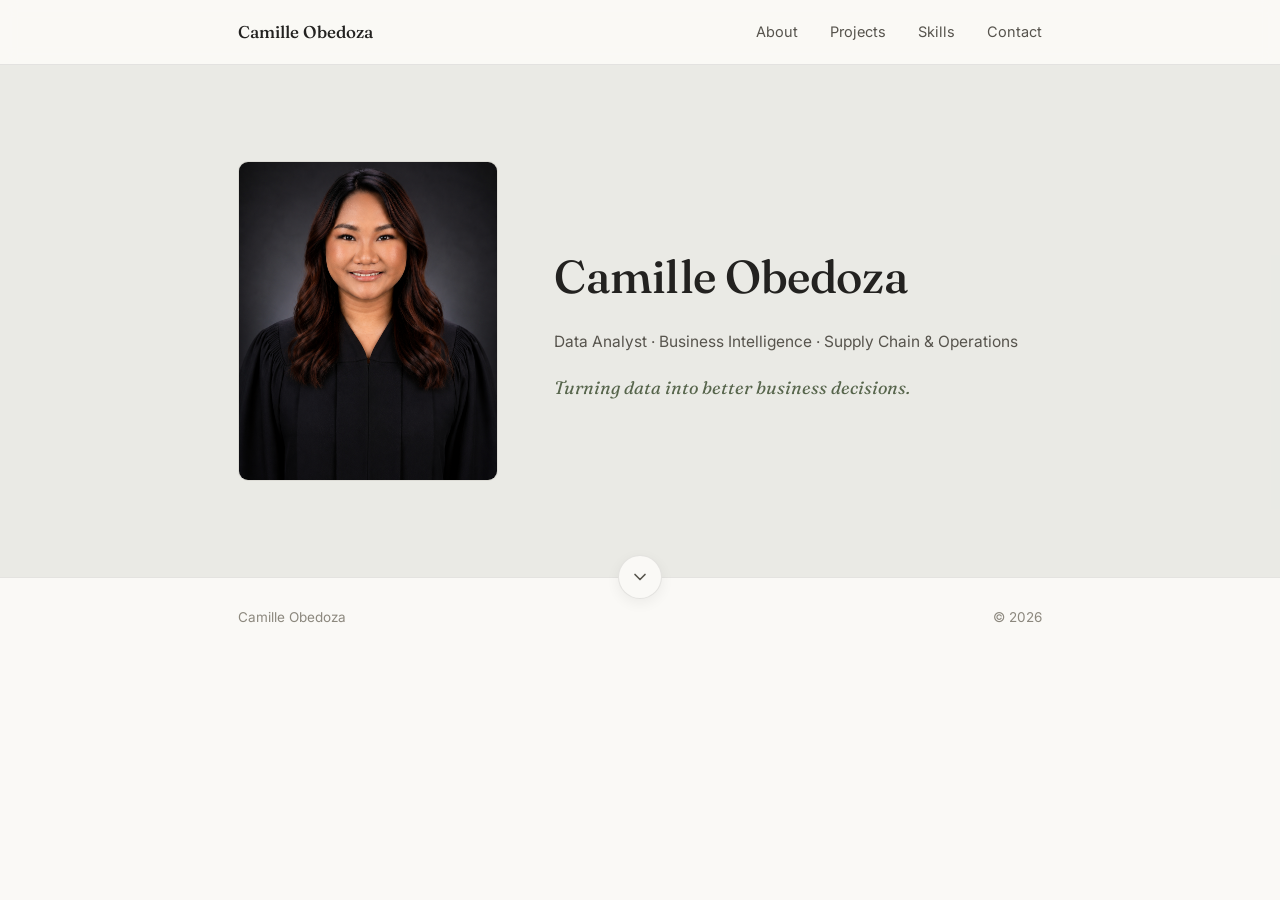
==== index.html @ 05a50cdf "seventh commit" ====
<!DOCTYPE html>
<html lang="en">
<head>
<meta charset="UTF-8">
<meta name="viewport" content="width=device-width, initial-scale=1.0">


<title>Camille Obedoza — Data Analyst</title>
<meta name="description" content="Camille Obedoza — Data Analyst focused on business intelligence, supply chain, and operations.">

<!-- Fonts: a warm serif for headings (Fraunces) + a clean sans for body text (Inter) -->
<link rel="preconnect" href="https://fonts.googleapis.com">
<link rel="preconnect" href="https://fonts.gstatic.com" crossorigin>
<link href="https://fonts.googleapis.com/css2?family=Fraunces:opsz,wght@9..144,400;9..144,500;9..144,600&family=Inter:wght@400;500;600&display=swap" rel="stylesheet">

<link rel="stylesheet" href="style.css">
</head>
<body>

<!-- ============================================================
     1. NAV
     ============================================================ -->
<header class="nav">
  <div class="nav-inner">
    <!-- EDIT NAME HERE (short version used in the nav) -->
    <a href="#top" class="nav-name">Camille Obedoza</a>

    <nav class="nav-links">
      <a href="#about">About</a>
      <a href="#projects">Projects</a>
      <a href="#skills">Skills</a>
      <a href="#contact">Contact</a>
    </nav>

    <button class="nav-toggle" id="navToggle" aria-label="Open menu">
      <span></span><span></span><span></span>
    </button>
  </div>
</header>

<main id="top">

  <!-- ============================================================
       2. HERO
       Keep this simple: photo, name, roles, one short line.
       ============================================================ -->

  <section class="hero">

    <div class="hero-top-band">
      <div class="hero-inner">
        <div class="hero-photo">
          <img src="camille.png" alt="Photo of Camille Obedoza" onerror="this.style.display='none'; this.parentElement.classList.add('no-photo');">
        </div>

        <div class="hero-text">
        <h1 class="hero-name">Camille Obedoza</h1>
        <p class="hero-roles">Data Analyst&nbsp;·&nbsp;Business Intelligence&nbsp;·&nbsp;Supply Chain &amp; Operations</p>
        <p class="hero-statement">Turning data into better business decisions.</p>
      </div>
      </div>

      <button class="scroll-arrow" id="scrollArrow" aria-expanded="false" aria-controls="pageBelow" aria-label="Show more of this page">
        <svg width="20" height="20" viewBox="0 0 24 24" fill="none" stroke="currentColor" stroke-width="2" stroke-linecap="round" stroke-linejoin="round">
          <polyline points="6 9 12 15 18 9"></polyline>
        </svg>
      </button>
    </div>

  </section>

  

  <!-- ============================================================
       3. ABOUT
       ============================================================ -->

  <!-- Everything below the top band starts hidden. Clicking the
       down arrow reveals this whole wrapper (Get to Know Me,
       About, Projects, Skills, Contact) and scrolls to it. -->
  <div class="page-below" id="pageBelow">

    <div class="hero-videos-band" id="getToKnowBand">
      <div class="hero-videos">

        <h2 class="video-section-title">Get to Know Me</h2>

        <div class="video-grid">

            <div class="hero-video-card">
                <iframe
                    src="https://www.youtube.com/embed/YOUR_INTRO_VIDEO_ID"
                    title="Introduction Video"
                    allowfullscreen>
                </iframe>

                <h3>Introduction Video</h3>
            </div>

            <div class="hero-video-card">
                <iframe
                    src="https://www.youtube.com/embed/YOUR_HIRE_ME_VIDEO_ID"
                    title="Why Hire Me"
                    allowfullscreen>
                </iframe>

                <h3>Why You Should Hire Me</h3>
            </div>

        </div>

      </div>
    </div>

  <section class="about" id="about">
    <div class="section-inner">
      <p class="eyebrow">About</p>

      
      <!--
        EDIT ABOUT TEXT HERE
        Write this like you're telling someone your story, not
        listing a resume. A couple of honest paragraphs beat five
        polished-sounding ones.
      -->
      <div class="about-text">
       <p>
        I recently graduated from Brigham Young University–Hawaii with a Bachelor of Science in Business Management and Applied Mathematics. My academic background gave me a strong foundation in analytical thinking, quantitative problem-solving, and business strategy, which naturally led me to pursue data analytics, business intelligence, and supply chain management.
      </p>

      <p>
        Throughout my academic journey, internship, and professional experiences, I worked on projects involving data analytics, logistics, supply chain operations, and process improvement. I developed interactive dashboards using Power BI and Tableau, analyzed data with SQL and Excel, created global logistics documentation, and collaborated on supply chain initiatives focused on improving operational efficiency and supporting data-driven decision-making. I enjoy transforming complex data into meaningful insights that help organizations make informed business decisions.
      </p>

      <p>
        Beyond analytics, I value organization, process improvement, and clear communication. Whether I'm building dashboards, documenting workflows, or analyzing operational data, I strive to create solutions that are practical, easy to understand, and designed to make an impact.
      </p>

      <p>
        I'm currently seeking opportunities as a Data Analyst, Business Intelligence Analyst, Supply Chain Analyst, Logistics Analyst, or Operations Analyst, where I can continue learning, solve meaningful business challenges, and help organizations turn data into actionable insights.
      </p>

      </div>
    </div>
  </section>

  <!-- ============================================================
       4. PROJECTS
       Each project is one .project-card block. Clicking "View
       project" takes visitors to a separate page (in the /projects
       folder) with the full write-up, images, video, and files for
       that project. To add or remove a project, copy or delete a
       whole block (from <article> to </article>), and add/remove a
       matching page in /projects.
       ============================================================ -->
  <section class="projects" id="projects">
    <div class="section-inner">
      <p class="eyebrow">Projects</p>
      <h2 class="section-title">Some of the works I'm proud of</h2>

      <div class="project-grid">

   <!-- ADD PROJECT DETAILS HERE — Project 1 -->
<article class="project-card">
        <h3 class="project-title">
          Supply Chain & Operations: PCC Surplus Inventory Process Improvement
        </h3>
      <p class="project-desc">
        Analyzed and redesigned the Polynesian Cultural Center's surplus inventory
        process by identifying operational bottlenecks and developing standardized
        workflows to improve inventory tracking, accountability, and warehouse efficiency.
      </p>
      <p class="project-meta">
        <span>Tools:</span>
        Excel, Process Mapping, SOP Design, Gap Analysis, Pareto Analysis, Stakeholder Interviews
      </p>
      <p class="project-meta">
        <span>What I did:</span>
        Mapped the current workflow, conducted stakeholder interviews, designed a
        future-state process map and SOP, and presented data-driven recommendations
        for process improvement.
      </p>
      <a href="projects/pcc-supply-chain.html" class="project-link">
        View project →
      </a>

</article>
        <!-- ADD PROJECT DETAILS HERE — Project 2 -->
        <article class="project-card">
          <h3 class="project-title">Logistics: Global Sourcing & Logistics Manual</h3>
          <p class="project-desc">
            Designed a comprehensive instructional manual that simplifies global sourcing,
            logistics, customs, transportation, and inventory management into an easy-to-follow,
            step-by-step learning resource.
          </p>
          <p class="project-meta"><span>Tools:</span> Technical Writing, Instructional Design, Process Mapping, Research, Canva</p>
          <p class="project-meta"><span>What I did:</span> Researched supply chain concepts, organized complex logistics processes,
             created visual process maps and diagrams, and developed a 78-page educational manual.</p>
          <!-- UPDATE LINKS HERE -->
          <a href="projects/global-logistics-manual.html" class="project-link">View project →</a>
        </article>

        <!-- ADD PROJECT DETAILS HERE — Project 4 -->
        <article class="project-card">
          <h3 class="project-title">Analyst: Supply Chain Dashboard</h3>
          <p class="project-desc">
            A working dashboard for tracking inventory and order status,
            built so operations staff could check one screen instead of
            several spreadsheets every morning.
          </p>
          <p class="project-meta"><span>Tools:</span> Power BI, DAX, SQL</p>
          <p class="project-meta"><span>What I did:</span> Designed the data model and built simple logic to flag inventory that was running low.</p>
          <!-- UPDATE LINKS HERE -->
          <a href="projects/supply-chain-dashboard.html" class="project-link">View project →</a>
        </article>

        <!-- ADD PROJECT DETAILS HERE — Project 5 -->
        <article class="project-card">
          <h3 class="project-title">SQL Project</h3>
          <p class="project-desc">
            A set of SQL queries built to answer the same handful of
            business questions that kept getting asked, so people would
            stop rebuilding the same query slightly differently each time.
          </p>
          <p class="project-meta"><span>Tools:</span> SQL, relational databases</p>
          <p class="project-meta"><span>What I did:</span> Wrote and tested the queries, then documented the logic so others could reuse them.</p>
          <!-- UPDATE LINKS HERE -->
          <a href="projects/sql-project.html" class="project-link">View project →</a>
        </article>

        <!-- ADD PROJECT DETAILS HERE — Project 6 -->
        <article class="project-card">
          <h3 class="project-title">Analyst: Excel Project</h3>
          <p class="project-desc">
            An interactive Excel dashboard for a team that didn't have
            access to Power BI, built with pivot tables and filters so it
            still felt easy to use.
          </p>
          <p class="project-meta"><span>Tools:</span> Excel, pivot tables, slicers</p>
          <p class="project-meta"><span>What I did:</span> Cleaned the source data and built the pivot-based dashboard with filtering.</p>
          <!-- UPDATE LINKS HERE -->
          <a href="projects/excel-project.html" class="project-link">View project →</a>
        </article>

        <!-- ADD PROJECT DETAILS HERE — Project 7 -->
        <article class="project-card">
          <h3 class="project-title">SOP: Operations Documentation</h3>
          <p class="project-desc">
            A set of standard operating procedures for recurring
            operations tasks that everyone had been doing a little
            differently, written so someone new could follow them without
            extra help.
          </p>
          <p class="project-meta"><span>Tools:</span> Documentation, process shadowing</p>
          <p class="project-meta"><span>What I did:</span> Watched how each task was actually done, wrote the steps, then tested them with someone unfamiliar with the task.</p>
          <!-- UPDATE LINKS HERE -->
          <a href="projects/operations-documentation.html" class="project-link">View project →</a>
        </article>

        <!-- To add another project, copy one whole <article> block above,
             paste it here, and edit the text, then add a matching page
             in the /projects folder (duplicate project-template.html). -->

      </div>
    </div>
  </section>

  <!-- ...existing code... -->

<section class="videos" id="videos">
  <div class="section-inner">
    <p class="eyebrow">More videos</p>
    <h2 class="section-title">Other work and class project edits</h2>

    <div class="video-grid">
      <article class="video-card">
        <div class="video-frame">
        <iframe src="https://www.youtube.com/embed/9FKkCsPeZbQ" title="Doctor J Slips - Marketing Video" allowfullscreen></iframe>
        </div>
        <h3>Doctor J Slips - Marketing Video</h3>
        <p>One of the videos I edited for a project.</p>
      </article>

      <article class="video-card">
        <div class="video-frame">
        <iframe src="https://www.youtube.com/embed/HwndJwKm8MY" title="Love and Eternal Marriage: A Realization and Documentary Video" allowfullscreen></iframe>
        </div>
        <h3>Love and Eternal Marriage: A Realization and Documentary Video</h3>
        <p>More edited work for my coursework.</p>
      </article>
    </div>
  </div>
</section>

<!-- ...existing code... -->
  <!-- ============================================================
       5. SKILLS
       ============================================================ -->
  <section class="skills" id="skills">
    <div class="section-inner">
      <p class="eyebrow">Skills</p>
      <h2 class="section-title">What I work with</h2>

      <!-- EDIT SKILLS HERE — add or remove items inside each list -->
      <div class="skills-grid">
        <div class="skill-group">
          <h3>Data Analytics</h3>
          <ul>
            <li>Data cleaning &amp; modeling</li>
            <li>Data visualization</li>
            <li>Reporting &amp; dashboards</li>
          </ul>
        </div>
        <div class="skill-group">
          <h3>Business Intelligence</h3>
          <ul>
            <li>Power BI</li>
            <li>Tableau</li>
            <li>DAX &amp; data modeling</li>
          </ul>
        </div>
        <div class="skill-group">
          <h3>Supply Chain</h3>
          <ul>
            <li>Process mapping</li>
            <li>Inventory management</li>
            <li>Supply chain analysis</li>
          </ul>
        </div>
        <div class="skill-group">
          <h3>Logistics</h3>
          <ul>
            <li>Shipping &amp; fulfillment</li>
            <li>Vendor coordination</li>
            <li>Operations support</li>
          </ul>
        </div>
        <div class="skill-group">
          <h3>Documentation</h3>
          <ul>
            <li>SOP development</li>
            <li>Process documentation</li>
            <li>Technical writing</li>
          </ul>
        </div>
        <div class="skill-group">
          <h3>Project Management</h3>
          <ul>
            <li>Stakeholder communication</li>
            <li>Cross-team coordination</li>
            <li>Process improvement</li>
          </ul>
        </div>
        <div class="skill-group">
          <h3>Tools</h3>
          <ul>
            <li>Excel</li>
            <li>SQL</li>
            <li>Power BI &amp; Tableau</li>
          </ul>
        </div>
      </div>
    </div>
  </section>

  <!-- ============================================================
       6. RESUME / CONTACT
       ============================================================ -->
  <section class="contact" id="contact">
    <div class="section-inner contact-inner">
      <p class="eyebrow">Get in touch</p>
      <h2 class="section-title">Let's talk</h2>
      <p class="contact-line">
        I'm looking for Data Analyst, Business Intelligence, Supply Chain,
        or Operations Analyst roles. Feel free to reach out.
      </p>

      <!-- UPDATE LINKS HERE — resume file, LinkedIn, email, GitHub -->
      <div class="contact-actions">
        <a href="../Work/files/resume.pdf" class="btn-primary" download>Download résumé</a>
        <a href="https://www.linkedin.com/in/camilleobedoza/" class="btn-outline" target="_blank" rel="noopener">LinkedIn</a>
      </div>

      <div class="contact-details">
        <a href="mailto:camilleobedoza26@gmail.com" class="btn-outline">camilleobedoza26@gmail.com</a>
        <a href="https://camilleobedoza.github.io/Portfolio/" class="btn-outline" target="_blank" rel="noopener">GitHub</a>
      </div>
    </div>
  </section>

  </div>
  <!-- /.page-below -->

</main>

<!-- ============================================================
     7. FOOTER
     ============================================================ -->
<footer class="footer">
  <div class="section-inner footer-inner">
    <!-- EDIT NAME HERE -->
    <span>Camille Obedoza</span>
    <span class="footer-year">© <span id="year"></span></span>
  </div>
</footer>

<script src="script.js"></script>
</body>
</html>
---- style.css ----
/* =============================================================
   CAMILLE OBEDOZA — PORTFOLIO STYLES
   A quiet, human layout: soft neutral colors, generous whitespace,
   a warm serif for headings paired with a clean sans for body text.
   Motion is limited to gentle fade-ins — nothing flashy.

   COLOR / FONT VARIABLES ARE HERE IF YOU WANT TO TWEAK THE LOOK:
   ============================================================= */
:root{
  --paper:        #FAF9F6;   /* main background */
  --paper-soft:   #F2F0EA;   /* slightly deeper background for alternating sections */
  --ink:          #232220;   /* main text color */
  --ink-soft:     #57544D;   /* secondary text */
  --muted:        #8C887E;   /* tertiary / small text */
  --line:         rgba(35,34,32,0.10);
  --accent:       #57654C;   /* soft moss green — used sparingly for links/accents */
  --accent-soft:  rgba(87,101,76,0.10);

  --font-display: 'Fraunces', Georgia, serif;
  --font-body:    'Inter', -apple-system, BlinkMacSystemFont, sans-serif;

  --container: 860px;
  --radius: 10px;
  --ease: cubic-bezier(0.22, 1, 0.36, 1);
}

/* ---------- RESET ---------- */
*, *::before, *::after{ box-sizing: border-box; }
html{ scroll-behavior: smooth; }
body{
  margin: 0;
  background: var(--paper);
  color: var(--ink);
  font-family: var(--font-body);
  font-size: 16px;
  line-height: 1.65;
  -webkit-font-smoothing: antialiased;
}
a{ color: inherit; text-decoration: none; }
ul{ list-style: none; margin: 0; padding: 0; }
img{ max-width: 100%; display: block; }
button{ font-family: inherit; }

@media (prefers-reduced-motion: reduce){
  *{ animation-duration: 0.001ms !important; transition-duration: 0.001ms !important; scroll-behavior: auto !important; }
}

.section-inner{
  max-width: var(--container);
  margin: 0 auto;
  padding: 0 28px;
}

.eyebrow{
  font-size: 13px;
  letter-spacing: 0.08em;
  text-transform: uppercase;
  color: var(--accent);
  margin: 0 0 14px;
  font-weight: 600;
}

.section-title{
  font-family: var(--font-display);
  font-weight: 500;
  font-size: clamp(24px, 3vw, 30px);
  line-height: 1.3;
  margin: 0 0 40px;
  color: var(--ink);
}

/* ---------- 1. NAV ---------- */
.nav{
  position: sticky;
  top: 0;
  z-index: 50;
  background: color-mix(in srgb, var(--paper) 90%, transparent);
  backdrop-filter: blur(8px);
  border-bottom: 1px solid var(--line);
}
.nav-inner{
  max-width: var(--container);
  margin: 0 auto;
  padding: 18px 28px;
  display: flex;
  align-items: center;
  justify-content: space-between;
}
.nav-name{
  font-family: var(--font-display);
  font-size: 17px;
  font-weight: 500;
}
.nav-links{
  display: flex;
  gap: 32px;
}
.nav-links a{
  font-size: 14.5px;
  color: var(--ink-soft);
  transition: color 0.2s var(--ease);
}
.nav-links a:hover{ color: var(--ink); }

.nav-toggle{
  display: none;
  width: 34px; height: 34px;
  border: none; background: none;
  flex-direction: column; align-items: center; justify-content: center; gap: 5px;
}
.nav-toggle span{
  width: 18px; height: 1.5px; background: var(--ink);
  transition: transform 0.25s var(--ease), opacity 0.25s var(--ease);
}
.nav-toggle.open span:nth-child(1){ transform: translateY(6.5px) rotate(45deg); }
.nav-toggle.open span:nth-child(2){ opacity: 0; }
.nav-toggle.open span:nth-child(3){ transform: translateY(-6.5px) rotate(-45deg); }

/* ---------- 2. HERO ---------- */
.hero{
  background: var(--paper);
}

/* Top band: photo + name, its own tint */
.hero-top-band{
  position: relative;
  padding: 96px 0 96px;
  background: var(--accent-soft);
}
.hero-inner{
  max-width: var(--container);
  margin: 0 auto;
  padding: 0 28px;
  display: flex;
  align-items: center;
  gap: 56px;
}

/* Down arrow: reveals everything below the hero on click */
.scroll-arrow{
  position: absolute;
  left: 50%;
  bottom: -22px;
  transform: translateX(-50%);
  width: 44px;
  height: 44px;
  border-radius: 999px;
  border: 1px solid var(--line);
  background: var(--paper);
  color: var(--ink-soft);
  display: flex;
  align-items: center;
  justify-content: center;
  cursor: pointer;
  box-shadow: 0 4px 14px rgba(0,0,0,0.06);
  transition: color 0.2s var(--ease), border-color 0.2s var(--ease), opacity 0.3s var(--ease);
  animation: arrow-bounce 2.2s ease-in-out infinite;
}
.scroll-arrow:hover{
  color: var(--accent);
  border-color: var(--accent);
}
.scroll-arrow.dismissed{
  opacity: 0;
  pointer-events: none;
  animation: none;
}
@keyframes arrow-bounce{
  0%, 100%{ transform: translateX(-50%) translateY(0); }
  50%{ transform: translateX(-50%) translateY(6px); }
}

/* Everything below the hero top band: hidden until the arrow
   is clicked, then fades in as one piece. */
.page-below{
  display: none;
  opacity: 0;
  transition: opacity 0.6s var(--ease);
}
.page-below.visible{
  display: block;
}
.page-below.visible.fade-in{
  opacity: 1;
}

.hero-videos-band{
  background: var(--paper);
}
.hero-videos{
  padding: 72px 28px 80px;
}



/* Photo placeholder: soft rounded rectangle. Once a real photo loads,
   it fills the box. If the image fails to load, .no-photo shows a
   plain soft-colored box instead of a broken image icon. */
.hero-photo{
  flex: 0 0 260px;
  width: 260px;
  height: 320px;
  border-radius: var(--radius);
  overflow: hidden;
  background: var(--paper-soft);
  border: 1px solid var(--line);
}
.hero-photo img{
  width: 100%; height: 100%;
  object-fit: cover;
}
.hero-photo.no-photo{
  background: linear-gradient(160deg, var(--paper-soft), var(--accent-soft));
}

.hero-text{
  flex: 1;
  text-align: left;
}
.hero-name{
  font-family: var(--font-display);
  font-weight: 500;
  font-size: clamp(32px, 5vw, 46px);
  margin: 0 0 14px;
  letter-spacing: -0.01em;
}
.hero-roles{
  font-size: 15.5px;
  color: var(--ink-soft);
  margin: 0 0 18px;
}
.hero-statement{
  font-family: var(--font-display);
  font-style: italic;
  font-size: 18px;
  color: var(--accent);
  margin: 0;
}

/* ---------- 3. ABOUT ---------- */
.about{
  padding: 88px 0;
  background: var(--paper-soft);
  border-top: 1px solid var(--line);
  border-bottom: 1px solid var(--line);
}
.about-text p{
  color: var(--ink-soft);
  font-size: 16.5px;
  max-width: 66ch;
  margin: 0 0 20px;
}
.about-text p:last-child{ margin-bottom: 0; }

/* ---------- 4. PROJECTS (homepage cards) ---------- */
.projects{ padding: 96px 0; background: var(--paper); }
.project-grid{
  display: grid;
  grid-template-columns: repeat(2, 1fr);
  gap: 28px;
}
.project-card{
  padding: 28px 0;
  border-top: 1px solid var(--line);
}
.project-title{
  font-family: var(--font-display);
  font-weight: 500;
  font-size: 19px;
  margin: 0 0 10px;
}
.project-desc{
  color: var(--ink-soft);
  font-size: 14.5px;
  margin: 0 0 14px;
}
.project-meta{
  font-size: 13.5px;
  color: var(--muted);
  margin: 0 0 6px;
}
.project-meta span{
  color: var(--ink-soft);
  font-weight: 600;
}
.project-link{
  display: inline-block;
  margin-top: 10px;
  font-size: 14px;
  color: var(--accent);
  border-bottom: 1px solid transparent;
  transition: border-color 0.2s var(--ease);
}
.project-link:hover{ border-color: var(--accent); }

@media (max-width: 600px){
  .project-grid{ grid-template-columns: 1fr; }
}

/* =============================================================
   PROJECT DETAIL PAGES (projects/*.html)
   Styles for the individual case-study pages that "View project"
   links open. Shares all the tokens and nav/footer styles above.
   ============================================================= */

.back-link{
  display: inline-flex;
  align-items: center;
  gap: 6px;
  font-size: 14px;
  color: var(--ink-soft);
  margin: 40px 0 0;
  
}
.back-link:hover{ color: var(--accent); }

.project-hero{
  padding: 32px 0 56px;
}
.project-hero .eyebrow{ margin-top: 24px; }
.project-hero h1{
  font-family: var(--font-display);
  font-weight: 500;
  font-size: clamp(30px, 4.5vw, 42px);
  margin: 0 0 16px;
  letter-spacing: -0.01em;
}
.project-hero .project-summary{
  font-size: 17px;
  color: var(--ink-soft);
  max-width: 62ch;
  margin: 0 0 20px;
}
.project-tags{
  display: flex;
  flex-wrap: wrap;
  gap: 8px;
}
.tag{
  font-size: 13px;
  color: var(--ink-soft);
  border: 1px solid var(--line);
  border-radius: 999px;
  padding: 5px 13px;
}

.project-body{
  padding-bottom: 96px;
}
.project-section{
  padding: 36px 0;
  border-top: 1px solid var(--line);
}
.project-section h2{
  font-family: var(--font-display);
  font-weight: 500;
  font-size: 20px;
  margin: 0 0 16px;
}
.project-section p{
  color: var(--ink-soft);
  font-size: 15.5px;
  max-width: 66ch;
  margin: 0 0 14px;
}
.project-section p:last-child{ margin-bottom: 0; }

/* Image gallery — a simple, even grid. Add or remove <figure> blocks
   inside .project-gallery; the grid adjusts on its own. */
.project-gallery{
  display: grid;
  grid-template-columns: repeat(2, 1fr);
  gap: 16px;
}
.project-gallery figure{
  margin: 0;
  border-radius: var(--radius);
  overflow: hidden;
  border: 1px solid var(--line);
  background: var(--paper-soft);
}
.project-gallery img{
  width: 100%;
  height: 220px;
  object-fit: cover;
  display: block;
}
.project-gallery figcaption{
  font-size: 13px;
  color: var(--muted);
  padding: 10px 12px;
}

/* Video embed wrapper — keeps a 16:9 ratio for any iframe you paste in */
.project-video{
  position: relative;
  width: 100%;
  padding-top: 56.25%;
  border-radius: var(--radius);
  overflow: hidden;
  border: 1px solid var(--line);
  background: var(--paper-soft);
}
.project-video iframe{
  position: absolute;
  top: 0; left: 0;
  width: 100%; height: 100%;
  border: 0;
}

/* Files & links list — for PDFs, spreadsheets, or any other file you
   want visitors to download or open */
.file-list{
  display: flex;
  flex-direction: column;
  gap: 10px;
}
.file-list a{
  display: flex;
  align-items: center;
  justify-content: space-between;
  gap: 12px;
  padding: 14px 18px;
  border: 1px solid var(--line);
  border-radius: var(--radius);
  font-size: 14.5px;
  color: var(--ink);
  transition: border-color 0.2s var(--ease), background 0.2s var(--ease);
}
.file-list a:hover{
  border-color: var(--accent);
  background: var(--accent-soft);
}
.file-list a .file-type{
  font-size: 12.5px;
  color: var(--muted);
}

.external-link-btn{
  display: inline-flex;
  align-items: center;
  gap: 8px;
  padding: 12px 22px;
  border-radius: 999px;
  background: var(--ink);
  color: var(--paper);
  font-size: 14.5px;
  font-weight: 600;
  transition: background 0.2s var(--ease);
}
.external-link-btn:hover{ background: var(--accent); }

.project-nav-footer{
  display: flex;
  justify-content: space-between;
  padding-top: 36px;
  border-top: 1px solid var(--line);
  font-size: 14.5px;
}
.project-nav-footer a:hover{ color: var(--accent); }

@media (max-width: 600px){
  .project-gallery{ grid-template-columns: 1fr; }
}

/* ---------- VIDEOS (other work) ---------- */
.videos{
  padding: 88px 0;
  background: var(--paper-soft);
  border-top: 1px solid var(--line);
  border-bottom: 1px solid var(--line);
}

/* ---------- 5. SKILLS ---------- */
.skills{
  padding: 88px 0;
  background: var(--paper);
}
.skills-grid{
  display: grid;
  grid-template-columns: repeat(3, 1fr);
  gap: 36px 28px;
}
.skill-group h3{
  font-family: var(--font-display);
  font-weight: 500;
  font-size: 16px;
  margin: 0 0 12px;
}
.skill-group ul li{
  font-size: 14.5px;
  color: var(--ink-soft);
  padding: 5px 0;
}

/* ---------- 6. CONTACT ---------- */
.contact{
  padding: 100px 0 96px;
  text-align: center;
  background: var(--paper-soft);
  border-top: 1px solid var(--line);
}
.contact-inner{ max-width: 520px; }
.contact-line{
  color: var(--ink-soft);
  font-size: 15.5px;
  margin: 0 0 32px;
}
.contact-actions{
  display: flex;
  justify-content: center;
  gap: 14px;
  margin-bottom: 24px;
  flex-wrap: wrap;
}
.btn-primary, .btn-outline{
  display: inline-flex;
  align-items: center;
  padding: 12px 24px;
  border-radius: 999px;
  font-size: 14.5px;
  font-weight: 600;
  transition: all 0.2s var(--ease);
}
.btn-primary{
  background: var(--ink);
  color: var(--paper);
}
.btn-primary:hover{ background: var(--accent); }
.btn-outline{
  border: 1px solid var(--line);
  color: var(--ink);
}
.btn-outline:hover{ border-color: var(--accent); color: var(--accent); }

.contact-details{
  display: flex;
  justify-content: center;
  gap: 24px;
  font-size: 14.5px;
  color: var(--ink-soft);
}
.contact-details a:hover{ color: var(--accent); }

/* ---------- 7. FOOTER ---------- */
.footer{ border-top: 1px solid var(--line); padding: 28px 0; }
.footer-inner{
  display: flex;
  justify-content: space-between;
  font-size: 13.5px;
  color: var(--muted);
}

/* ---------- SCROLL REVEAL (subtle only) ---------- */
.reveal{
  opacity: 0;
  transform: translateY(14px);
  transition: opacity 0.6s var(--ease), transform 0.6s var(--ease);
}
.reveal.in-view{
  opacity: 1;
  transform: translateY(0);
}

/* ---------- RESPONSIVE ---------- */
@media (max-width: 760px){
  .nav{
    background: #ffffff !important;
  }
  .nav-inner{
    background: #ffffff !important;
    border-radius: 0 0 16px 16px;
    box-shadow: 0 2px 10px rgba(0, 0, 0, 0.04);
    padding: 16px 24px;
  }

  .hero-inner{
    flex-direction: column;
    text-align: center;
  }
  .hero-photo{
    flex: 0 0 auto;
    width: 200px;
    height: 240px;
  }
  .hero-text{
    text-align: center;
  }

  .nav-links{
    position: fixed;
    top: 61px; left: 0; right: 0;
    background: var(--paper);
    flex-direction: column;
    padding: 24px 28px;
    gap: 4px;
    transform: translateX(100%);
    transition: transform 0.3s var(--ease);
    border-top: 1px solid var(--line);
  }
  .nav-links.open{ transform: translateX(0); }
  .nav-links a{ padding: 14px 0; border-bottom: 1px solid var(--line); font-size: 16px; }
  .nav-toggle{ display: flex; }

  .project-grid{ grid-template-columns: 1fr; }
  .skills-grid{ grid-template-columns: repeat(2, 1fr); }
}

@media (max-width: 480px){
  .skills-grid{ grid-template-columns: 1fr; }
  .contact-details{ flex-direction: column; gap: 10px; }
  .footer-inner{ flex-direction: column; gap: 6px; text-align: center; }
}

.hero-videos{
    display:flex;
    flex-direction:column;
    gap:40px;

    max-width:900px;
    margin-left:auto;
    margin-right:auto;
}

.hero-video-card iframe{
    width:100%;
    aspect-ratio:16/9;
    border-radius:12px;
}

.video-grid{
    display:grid;
    grid-template-columns:repeat(2, 1fr);
    gap:24px;
}

.video-card iframe{
    width:100%;
    aspect-ratio:16/9;
    border-radius:12px;
}
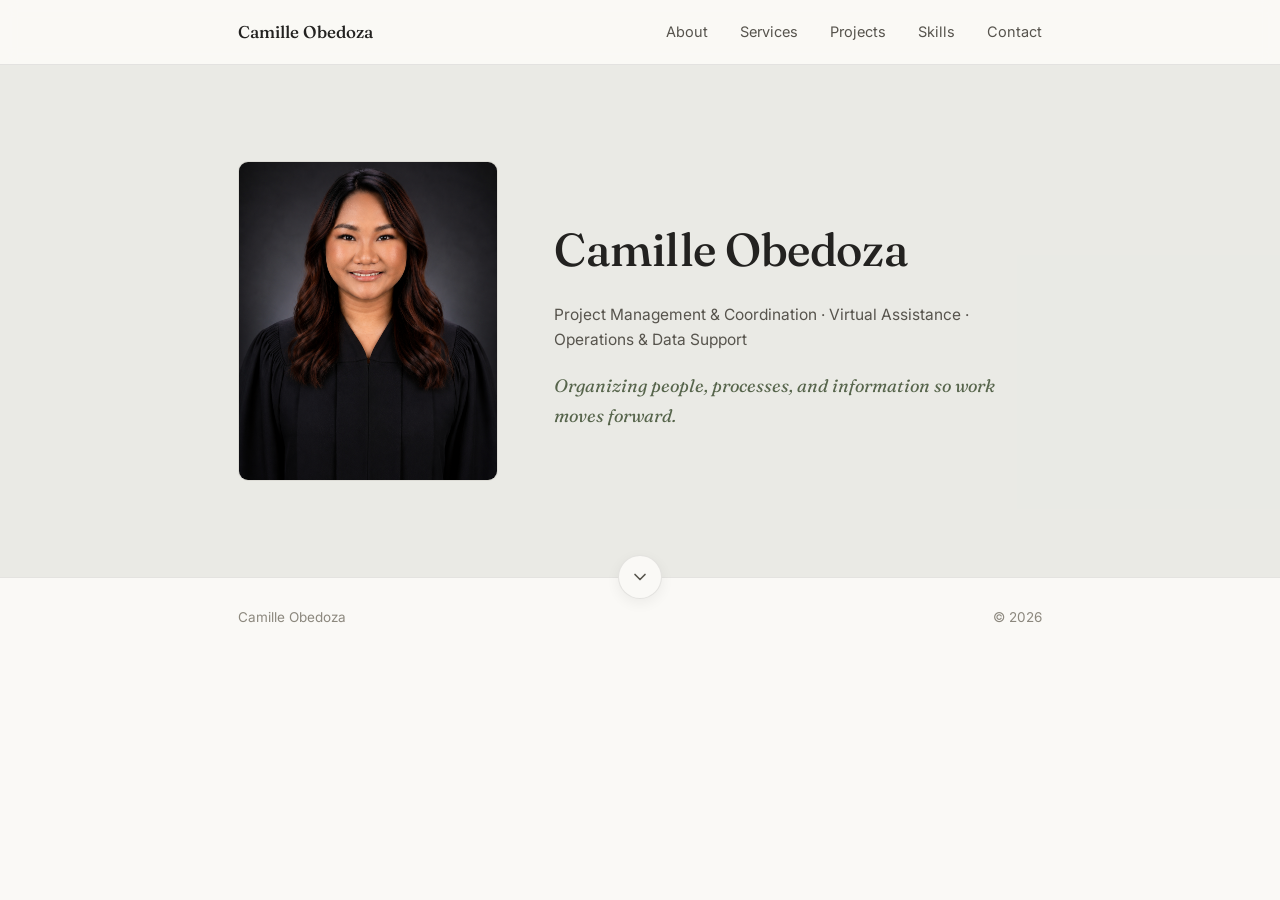
==== commit 042e020a: "updated roles" ====
--- a/index.html
+++ b/index.html
@@ -5,8 +5,8 @@
 <meta name="viewport" content="width=device-width, initial-scale=1.0">
 
 
-<title>Camille Obedoza — Data Analyst</title>
-<meta name="description" content="Camille Obedoza — Data Analyst focused on business intelligence, supply chain, and operations.">
+<title>Camille Obedoza — Project Management, Virtual Assistance & Operations</title>
+<meta name="description" content="Camille Obedoza supports projects, operations, administration, data analysis, documentation, and business workflows.">
 
 <!-- Fonts: a warm serif for headings (Fraunces) + a clean sans for body text (Inter) -->
 <link rel="preconnect" href="https://fonts.googleapis.com">
@@ -27,6 +27,7 @@
 
     <nav class="nav-links">
       <a href="#about">About</a>
+      <a href="#services">Services</a>
       <a href="#projects">Projects</a>
       <a href="#skills">Skills</a>
       <a href="#contact">Contact</a>
@@ -55,8 +56,8 @@
 
         <div class="hero-text">
         <h1 class="hero-name">Camille Obedoza</h1>
-        <p class="hero-roles">Data Analyst&nbsp;·&nbsp;Business Intelligence&nbsp;·&nbsp;Supply Chain &amp; Operations</p>
-        <p class="hero-statement">Turning data into better business decisions.</p>
+          <p class="hero-roles"> Project Management &amp; Coordination · Virtual Assistance · Operations &amp; Data Support </p>
+          <p class="hero-statement"> Organizing people, processes, and information so work moves forward.</p>     
       </div>
       </div>
 
@@ -85,7 +86,7 @@
 
         <h2 class="video-section-title">Get to Know Me</h2>
 
-        <div class="video-grid">
+        <!-- <div class="video-grid">
 
             <div class="hero-video-card">
                 <iframe
@@ -106,9 +107,13 @@
 
                 <h3>Why You Should Hire Me</h3>
             </div>
-
-        </div>
-
+        </div> -->
+            <div class="action-row">
+            <a href="https://www.parchment.com/lp/award/374b3fd1-7616-4ecc-b6ea-806d04742f27" class="btn-outline" target="_blank" rel="noopener">
+              View Verified Diploma </a>
+            <a href="https://drive.google.com/file/d/1osvM9zqTnJnq0rb8prvjUVDOOKEzKxL9/view?usp=sharing" class="btn-outline" target="_blank" rel="noopener"> View résumé</a>
+            <a href="https://www.linkedin.com/in/camilleobedoza/" class="btn-outline" target="_blank" rel="noopener">View LinkedIn</a>
+            </div>
       </div>
     </div>
 
@@ -129,7 +134,7 @@
       </p>
 
       <p>
-        Throughout my academic journey, internship, and professional experiences, I worked on projects involving data analytics, logistics, supply chain operations, and process improvement. I developed interactive dashboards using Power BI and Tableau, analyzed data with SQL and Excel, created global logistics documentation, and collaborated on supply chain initiatives focused on improving operational efficiency and supporting data-driven decision-making. I enjoy transforming complex data into meaningful insights that help organizations make informed business decisions.
+        Throughout my academic, internship, and professional experiences, I worked on projects involving data analytics, logistics, supply chain operations, process improvement, documentation, and stakeholder coordination. I developed dashboards using Power BI and Tableau, analyzed data with SQL and Excel, created global logistics documentation, and contributed to projects focused on improving operational efficiency and supporting better decision-making.
       </p>
 
       <p>
@@ -137,12 +142,101 @@
       </p>
 
       <p>
-        I'm currently seeking opportunities as a Data Analyst, Business Intelligence Analyst, Supply Chain Analyst, Logistics Analyst, or Operations Analyst, where I can continue learning, solve meaningful business challenges, and help organizations turn data into actionable insights.
-      </p>
-
-      </div>
-    </div>
-  </section>
+        I'm currently seeking opportunities in project management, project coordination, virtual assistance, administrative support, operations, supply chain, and data analytics. I’m especially interested in roles where I can organize information, coordinate tasks, improve workflows, support decision-making, and help teams move projects forward.       </p>
+
+      </div>
+    </div>
+  </section>
+
+  <!-- ============================================================
+       3B. SERVICES — Administrative Support / Data & Operations
+       ============================================================ -->
+  <div id="services">
+
+  <section class="skills" id="admin-support">
+    <div class="section-inner">
+      <p class="eyebrow">What I Offer</p>
+      <h2 class="section-title">Project, Administrative &amp; Operations Support</h2>
+      <p class="about-text" style="margin-bottom:2rem;">
+        Helping teams stay organized, responsive, and efficient.
+      </p>
+
+      <div class="skills-grid">
+        <div class="skill-group">
+        <h3>Project Coordination</h3>
+        <ul>
+          <li>Task and deadline tracking</li>
+          <li>Meeting coordination and follow-up</li>
+          <li>Stakeholder communication</li>
+          <li>Project documentation</li>
+          <li>Workflow and process tracking</li>
+          <li>Action-item organization</li>
+        </ul>
+      </div>
+        <div class="skill-group">
+          <h3>Core Services</h3>
+          <ul>
+            <li>Email and inbox organization</li>
+            <li>Calendar and appointment scheduling</li>
+            <li>Meeting coordination and follow-up</li>
+            <li>Document preparation and formatting</li>
+            <li>File and records organization</li>
+            <li>Data entry and spreadsheet maintenance</li>
+            <li>Online research and information gathering</li>
+          </ul>
+        </div>
+        <div class="skill-group">
+          <h3>Communication &amp; Coordination</h3>
+          <ul>
+            <li>Report preparation</li>
+            <li>Customer and client communication</li>
+            <li>Phone support and appointment coordination</li>
+            <li>Task and deadline tracking</li>
+            <li>SOP and process documentation</li>
+            <li>Microsoft Office and Google Workspace support</li>
+            <li>General virtual and administrative assistance</li>
+          </ul>
+        </div>
+      </div>
+    </div>
+  </section>
+
+  <section class="skills" id="data-ops-support">
+    <div class="section-inner">
+      <p class="eyebrow">Data &amp; Operations</p>
+      <h2 class="section-title">Data, Operations &amp; Business Support</h2>
+
+      <div class="skills-grid">
+        <div class="skill-group">
+          <h3>Dashboards &amp; Reporting</h3>
+          <ul>
+            <li>Power BI and Tableau dashboards</li>
+            <li>Business reporting and data visualization</li>
+            <li>KPI and performance tracking</li>
+          </ul>
+        </div>
+        <div class="skill-group">
+          <h3>Data &amp; Process</h3>
+          <ul>
+            <li>Excel, SQL, Python, and R data cleaning</li>
+            <li>Data organization and validation</li>
+            <li>Reporting automation</li>
+          </ul>
+        </div>
+        <div class="skill-group">
+          <h3>Operations &amp; Improvement</h3>
+          <ul>
+            <li>Operations and supply chain analysis</li>
+            <li>Workflow improvement</li>
+            <li>Process documentation and SOP creation</li>
+          </ul>
+        </div>
+      </div>
+    </div>
+  </section>
+
+  </div>
+  <!-- /#services -->
 
   <!-- ============================================================
        4. PROJECTS
@@ -163,7 +257,7 @@
    <!-- ADD PROJECT DETAILS HERE — Project 1 -->
 <article class="project-card">
         <h3 class="project-title">
-          Supply Chain & Operations: PCC Surplus Inventory Process Improvement
+          Project Management: PCC Surplus Inventory Process Improvement
         </h3>
       <p class="project-desc">
         Analyzed and redesigned the Polynesian Cultural Center's surplus inventory
@@ -187,7 +281,7 @@
 </article>
         <!-- ADD PROJECT DETAILS HERE — Project 2 -->
         <article class="project-card">
-          <h3 class="project-title">Logistics: Global Sourcing & Logistics Manual</h3>
+          <h3 class="project-title">Project Documentation: Global Sourcing & Logistics Manual</h3>
           <p class="project-desc">
             Designed a comprehensive instructional manual that simplifies global sourcing,
             logistics, customs, transportation, and inventory management into an easy-to-follow,
@@ -202,49 +296,19 @@
 
         <!-- ADD PROJECT DETAILS HERE — Project 4 -->
         <article class="project-card">
-          <h3 class="project-title">Analyst: Supply Chain Dashboard</h3>
+          <h3 class="project-title">Analyst: Business Analysis - Amazon</h3>
           <p class="project-desc">
-            A working dashboard for tracking inventory and order status,
-            built so operations staff could check one screen instead of
-            several spreadsheets every morning.
+            A strategic business analysis of Amazon Marketplace that examined the impact of counterfeit cosmetics on customer trust, operational costs, and brand integrity. Developed data-driven recommendations to strengthen seller verification, product authentication, and marketplace oversight.
           </p>
-          <p class="project-meta"><span>Tools:</span> Power BI, DAX, SQL</p>
-          <p class="project-meta"><span>What I did:</span> Designed the data model and built simple logic to flag inventory that was running low.</p>
+          <p class="project-meta"><span>Tools:</span> SWOT Analysis, Financial Analysis, KPI Analysis, Microsoft Excel, Research</p>
+          <p class="project-meta"><span>What I did:</span> Conducted strategic and financial analysis, identified critical business issues, evaluated performance indicators, and developed recommendations to reduce counterfeit products while improving operational efficiency and customer trust.</p>
           <!-- UPDATE LINKS HERE -->
           <a href="projects/supply-chain-dashboard.html" class="project-link">View project →</a>
         </article>
 
-        <!-- ADD PROJECT DETAILS HERE — Project 5 -->
-        <article class="project-card">
-          <h3 class="project-title">SQL Project</h3>
-          <p class="project-desc">
-            A set of SQL queries built to answer the same handful of
-            business questions that kept getting asked, so people would
-            stop rebuilding the same query slightly differently each time.
-          </p>
-          <p class="project-meta"><span>Tools:</span> SQL, relational databases</p>
-          <p class="project-meta"><span>What I did:</span> Wrote and tested the queries, then documented the logic so others could reuse them.</p>
-          <!-- UPDATE LINKS HERE -->
-          <a href="projects/sql-project.html" class="project-link">View project →</a>
-        </article>
-
-        <!-- ADD PROJECT DETAILS HERE — Project 6 -->
-        <article class="project-card">
-          <h3 class="project-title">Analyst: Excel Project</h3>
-          <p class="project-desc">
-            An interactive Excel dashboard for a team that didn't have
-            access to Power BI, built with pivot tables and filters so it
-            still felt easy to use.
-          </p>
-          <p class="project-meta"><span>Tools:</span> Excel, pivot tables, slicers</p>
-          <p class="project-meta"><span>What I did:</span> Cleaned the source data and built the pivot-based dashboard with filtering.</p>
-          <!-- UPDATE LINKS HERE -->
-          <a href="projects/excel-project.html" class="project-link">View project →</a>
-        </article>
-
         <!-- ADD PROJECT DETAILS HERE — Project 7 -->
         <article class="project-card">
-          <h3 class="project-title">SOP: Operations Documentation</h3>
+          <h3 class="project-title">Operations Project: Standard Operating Procedures</h3>
           <p class="project-desc">
             A set of standard operating procedures for recurring
             operations tasks that everyone had been doing a little
@@ -257,6 +321,30 @@
           <a href="projects/operations-documentation.html" class="project-link">View project →</a>
         </article>
 
+        <!-- ADD PROJECT DETAILS HERE — Project 5
+        <article class="project-card">
+          <h3 class="project-title">SQL Project</h3>
+          <p class="project-desc">
+            A set of SQL queries built to answer the same handful of
+            business questions that kept getting asked, so people would
+            stop rebuilding the same query slightly differently each time.
+          </p>
+          <p class="project-meta"><span>Tools:</span> SQL, relational databases</p>
+          <p class="project-meta"><span>What I did:</span> Wrote and tested the queries, then documented the logic so others could reuse them.</p>
+
+          
+        <!-- ADD PROJECT DETAILS HERE — Project 6
+        <article class="project-card">
+          <h3 class="project-title">Analyst: Excel Project</h3>
+          <p class="project-desc">
+            An interactive Excel dashboard for a team that didn't have
+            access to Power BI, built with pivot tables and filters so it
+            still felt easy to use.
+          </p>
+          <p class="project-meta"><span>Tools:</span> Excel, pivot tables, slicers</p>
+          <p class="project-meta"><span>What I did:</span> Cleaned the source data and built the pivot-based dashboard with filtering.</p>
+          UPDATE LINKS HERE -->
+
         <!-- To add another project, copy one whole <article> block above,
              paste it here, and edit the text, then add a matching page
              in the /projects folder (duplicate project-template.html). -->
@@ -270,7 +358,7 @@
 <section class="videos" id="videos">
   <div class="section-inner">
     <p class="eyebrow">More videos</p>
-    <h2 class="section-title">Other work and class project edits</h2>
+    <h2 class="section-title">Additional Projects & Digital Work</h2>
 
     <div class="video-grid">
       <article class="video-card">
@@ -344,19 +432,46 @@
           </ul>
         </div>
         <div class="skill-group">
-          <h3>Project Management</h3>
-          <ul>
+          <h3>Project Management &amp; Coordination </h3>
+          <ul>
+            <li>Project coordination</li>
+            <li>Task and deadline tracking</li>
             <li>Stakeholder communication</li>
-            <li>Cross-team coordination</li>
+            <li>Requirements gathering</li>
+            <li>Meeting coordination and follow-up</li>
+            <li>Workflow and process tracking</li>
+            <li>Project documentation</li>
+            <li>Action-item organization</li>
             <li>Process improvement</li>
+        </ul>
+      </div>  
+      <div class="skill-group">
+          <h3>Virtual Assistance</h3>
+          <ul>
+            <li>Email and inbox organization</li>
+            <li>Calendar and appointment scheduling</li>
+            <li>Online research</li>
+            <li>Data entry and spreadsheet maintenance</li>
+            <li>Document preparation</li>
+            <li>File and records organization</li>
           </ul>
         </div>
         <div class="skill-group">
           <h3>Tools</h3>
           <ul>
-            <li>Excel</li>
-            <li>SQL</li>
-            <li>Power BI &amp; Tableau</li>
+            <li>Google Workspace</li>
+            <li>Microsoft Office</li>
+            <li>Trello and Monday.com</li>
+            <li>Calendly</li>
+            <li>Excel, Power BI and Tableau</li>
+          </ul>
+        </div>
+        <div class="skill-group">
+          <h3>Creative &amp; Digital Support</h3>
+          <ul>
+            <li>Canva design &amp; graphics</li>
+            <li>CapCut video editing</li>
+            <li>Captions, transitions &amp; text overlays</li>
           </ul>
         </div>
       </div>
@@ -371,19 +486,18 @@
       <p class="eyebrow">Get in touch</p>
       <h2 class="section-title">Let's talk</h2>
       <p class="contact-line">
-        I'm looking for Data Analyst, Business Intelligence, Supply Chain,
-        or Operations Analyst roles. Feel free to reach out.
+          I'm open to opportunities in project management, project coordination, virtual assistance, administrative support, operations, supply chain, and data analytics. Feel free to reach out.
       </p>
 
       <!-- UPDATE LINKS HERE — resume file, LinkedIn, email, GitHub -->
-      <div class="contact-actions">
-        <a href="../Work/files/resume.pdf" class="btn-primary" download>Download résumé</a>
-        <a href="https://www.linkedin.com/in/camilleobedoza/" class="btn-outline" target="_blank" rel="noopener">LinkedIn</a>
-      </div>
+            <div class="action-row">
+            <a href="https://drive.google.com/file/d/1osvM9zqTnJnq0rb8prvjUVDOOKEzKxL9/view?usp=sharing" class="btn-outline" target="_blank" rel="noopener"> View résumé</a>
+            <a href="https://www.linkedin.com/in/camilleobedoza/" class="btn-outline" target="_blank" rel="noopener">View LinkedIn</a>
+            </div>
 
       <div class="contact-details">
         <a href="mailto:camilleobedoza26@gmail.com" class="btn-outline">camilleobedoza26@gmail.com</a>
-        <a href="https://camilleobedoza.github.io/Portfolio/" class="btn-outline" target="_blank" rel="noopener">GitHub</a>
+        <a href="https://camilleobedoza.github.io/Portfolio/" class="btn-outline" target="_blank" rel="noopener">Portfolio</a>
       </div>
     </div>
   </section>
--- a/style.css
+++ b/style.css
@@ -523,15 +523,24 @@
   transition: all 0.2s var(--ease);
 }
 .btn-primary{
-  background: var(--ink);
-  color: var(--paper);
-}
-.btn-primary:hover{ background: var(--accent); }
+  background: var(--paper);
+  color: var(--ink);
+  border: 1px solid var(--line);
+  color: var(--ink);
+}
+.btn-primary:hover{ 
+  border-color: var(--accent); 
+  color: var(--accent); 
+}
+
 .btn-outline{
   border: 1px solid var(--line);
   color: var(--ink);
 }
-.btn-outline:hover{ border-color: var(--accent); color: var(--accent); }
+.btn-outline:hover{ 
+  border-color: var(--accent); 
+  color: var(--accent); 
+}
 
 .contact-details{
   display: flex;
@@ -638,4 +647,13 @@
     width:100%;
     aspect-ratio:16/9;
     border-radius:12px;
+}
+
+.action-row{
+  display: flex;
+  gap: 12px;
+  align-items: center;
+  justify-content: center;
+  margin-top: 6px;
+  flex-wrap: nowrap;
 }
